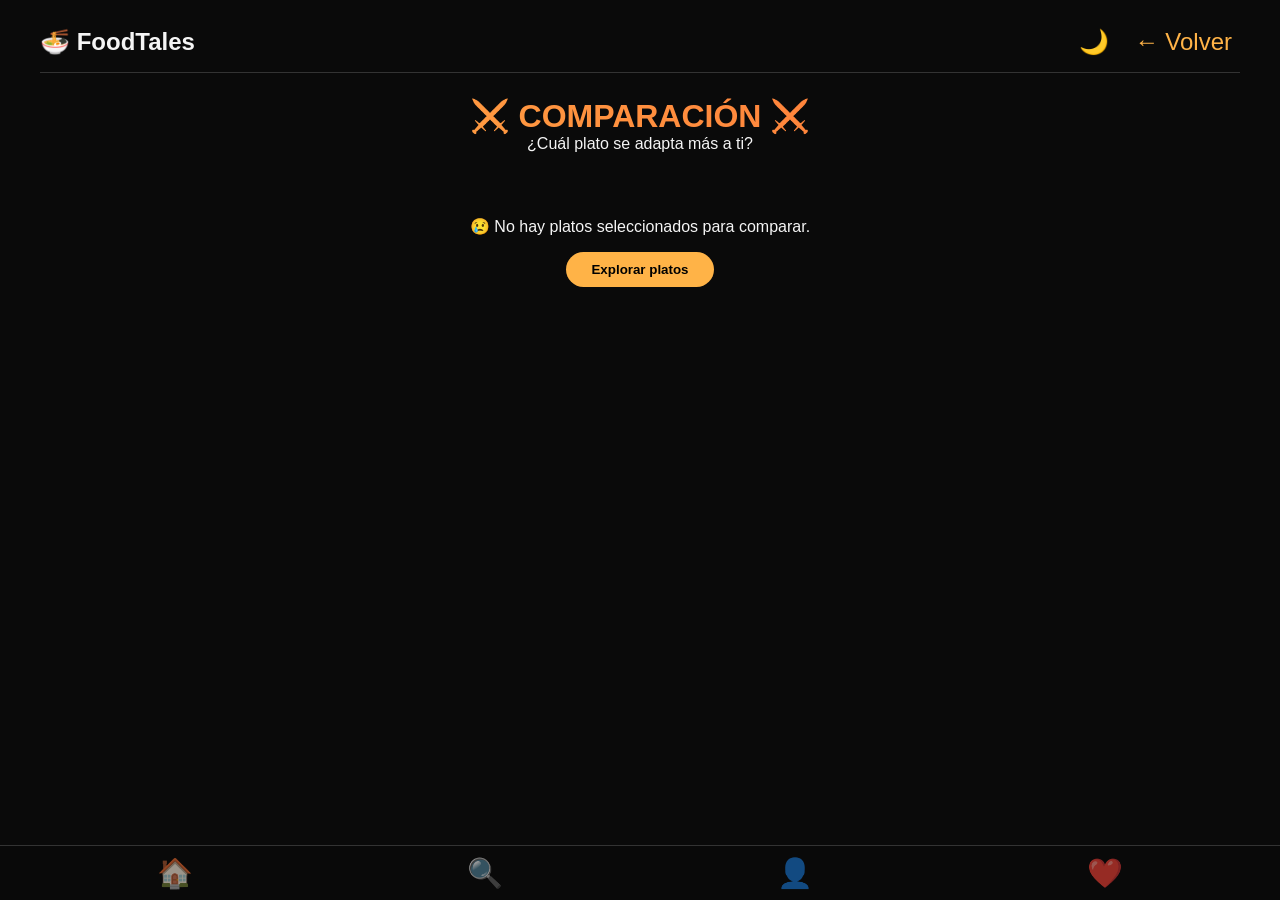
==== pages/compare.html @ a62c6e66 "Archivos de drive incluidos y organizados" ====
<!DOCTYPE html>
<html lang="es">
<head>
    <meta charset="UTF-8">
    <meta name="viewport" content="width=device-width, initial-scale=1.0, user-scalable=yes">
    <title>FoodTales - Comparar platos</title>
    <link rel="stylesheet" href="../css/compare.css">
</head>
<body class="dark">
    <div class="container">
        <div class="header">
            <div class="logo">
                <h1>🍜 FoodTales</h1>
            </div>
            <div class="action-buttons">
                <button class="theme-toggle" id="themeToggle">🌙</button>
                <button class="back-btn" id="backBtn">← Volver</button>
            </div>
        </div>

        <div class="vs-header">
            <div class="vs-title">⚔️ COMPARACIÓN ⚔️</div>
            <p>¿Cuál plato se adapta más a ti?</p>
        </div>

        <div id="compareContent">
            <div style="text-align: center; padding: 3rem;">Cargando...</div>
        </div>
    </div>

    <div class="bottom-nav">
        <button class="nav-item" data-page="home">🏠</button>
        <button class="nav-item" data-page="search">🔍</button>
        <button class="nav-item" data-page="profile">👤</button>
        <button class="nav-item" data-page="favorites">❤️</button>
    </div>

    <script src="../js/data.js"></script>
    <script>
        // ----- TEMA OSCURO/CLARO -----
        const themeToggle = document.getElementById('themeToggle');
        const body = document.body;
        
        function loadTheme() {
            const savedTheme = localStorage.getItem('foodtales_theme');
            if (savedTheme === 'light') {
                body.classList.remove('dark');
                body.classList.add('light');
                themeToggle.textContent = '☀️';
            } else {
                body.classList.remove('light');
                body.classList.add('dark');
                themeToggle.textContent = '🌙';
            }
        }
        
        themeToggle.addEventListener('click', () => {
            if (body.classList.contains('dark')) {
                body.classList.remove('dark');
                body.classList.add('light');
                localStorage.setItem('foodtales_theme', 'light');
                themeToggle.textContent = '☀️';
            } else {
                body.classList.remove('light');
                body.classList.add('dark');
                localStorage.setItem('foodtales_theme', 'dark');
                themeToggle.textContent = '🌙';
            }
        });
        
        loadTheme();
        
        // ----- OBTENER IDs DE LA URL -----
        function getQueryParam(param) {
            const urlParams = new URLSearchParams(window.location.search);
            return urlParams.get(param);
        }
        
        let id1 = getQueryParam('id1');
        let id2 = getQueryParam('id2');
        
        // Si no vienen en URL, intentar desde localStorage (para cuando viene desde detail)
        if (!id1 || !id2) {
            const tempCompare = localStorage.getItem('foodtales_temp_compare');
            if (tempCompare && !id1) {
                id1 = tempCompare;
                localStorage.removeItem('foodtales_temp_compare');
            }
        }
        
        const platosData = getPlatos();
        
        function determinarGanador(platoA, platoB, categoria) {
            switch(categoria) {
                case 'precio':
                    return platoA.precio < platoB.precio ? platoA : platoB;
                case 'distancia':
                    return platoA.distancia < platoB.distancia ? platoA : platoB;
                case 'estrellas':
                    return platoA.estrellas > platoB.estrellas ? platoA : platoB;
                case 'tiempo':
                    return platoA.tiempoPreparacion < platoB.tiempoPreparacion ? platoA : platoB;
                default:
                    return null;
            }
        }
        
        function renderComparacion(plato1, plato2) {
            const ganadorPrecio = determinarGanador(plato1, plato2, 'precio');
            const ganadorDistancia = determinarGanador(plato1, plato2, 'distancia');
            const ganadorEstrellas = determinarGanador(plato1, plato2, 'estrellas');
            const ganadorTiempo = determinarGanador(plato1, plato2, 'tiempo');
            
            const html = `
                <div class="compare-grid">
                    <!-- Plato 1 -->
                    <div class="dish-card">
                        <img class="dish-img" src="${plato1.imagen}" alt="${plato1.nombre}" onerror="this.src='https://placehold.co/400x200?text=${plato1.nombre}'">
                        <div class="dish-info">
                            <div class="dish-name">${plato1.nombre}</div>
                            <div class="dish-restaurant">🏠 ${plato1.restaurante}</div>
                            
                            <div class="compare-table">
                                <div class="compare-row">
                                    <span class="compare-label">💰 Precio</span>
                                    <span>$${plato1.precio.toLocaleString()} ${plato1.moneda} ${ganadorPrecio?.id === plato1.id ? '<span class="winner-badge">🏆 más económico</span>' : ''}</span>
                                </div>
                                <div class="compare-row">
                                    <span class="compare-label">📏 Distancia</span>
                                    <span>${plato1.distancia} km (${plato1.tiempoCaminando} min) ${ganadorDistancia?.id === plato1.id ? '<span class="winner-badge">🏆 más cerca</span>' : ''}</span>
                                </div>
                                <div class="compare-row">
                                    <span class="compare-label">⭐ Calificación</span>
                                    <span>${'⭐'.repeat(Math.floor(plato1.estrellas))} ${plato1.estrellas} ${ganadorEstrellas?.id === plato1.id ? '<span class="winner-badge">🏆 mejor puntuado</span>' : ''}</span>
                                </div>
                                <div class="compare-row">
                                    <span class="compare-label">⏱️ Tiempo preparación</span>
                                    <span>${plato1.tiempoPreparacion} min ${ganadorTiempo?.id === plato1.id ? '<span class="winner-badge">🏆 más rápido</span>' : ''}</span>
                                </div>
                                <div class="compare-row">
                                    <span class="compare-label">🧂 Sabor</span>
                                    <span>${plato1.sabor <= 3 ? 'Salado' : plato1.sabor >= 7 ? 'Dulce' : 'Equilibrado'}</span>
                                </div>
                                <div class="compare-row">
                                    <span class="compare-label">🕒 Horario</span>
                                    <span>${plato1.horarios}</span>
                                </div>
                            </div>
                            
                            <button class="btn-view" onclick="verDetalle('${plato1.id}')">Ver detalle →</button>
                        </div>
                    </div>
                    
                    <div class="vs-center">
                        <div>VS</div>
                    </div>
                    
                    <!-- Plato 2 -->
                    <div class="dish-card">
                        <img class="dish-img" src="${plato2.imagen}" alt="${plato2.nombre}" onerror="this.src='https://placehold.co/400x200?text=${plato2.nombre}'">
                        <div class="dish-info">
                            <div class="dish-name">${plato2.nombre}</div>
                            <div class="dish-restaurant">🏠 ${plato2.restaurante}</div>
                            
                            <div class="compare-table">
                                <div class="compare-row">
                                    <span class="compare-label">💰 Precio</span>
                                    <span>$${plato2.precio.toLocaleString()} ${plato2.moneda} ${ganadorPrecio?.id === plato2.id ? '<span class="winner-badge">🏆 más económico</span>' : ''}</span>
                                </div>
                                <div class="compare-row">
                                    <span class="compare-label">📏 Distancia</span>
                                    <span>${plato2.distancia} km (${plato2.tiempoCaminando} min) ${ganadorDistancia?.id === plato2.id ? '<span class="winner-badge">🏆 más cerca</span>' : ''}</span>
                                </div>
                                <div class="compare-row">
                                    <span class="compare-label">⭐ Calificación</span>
                                    <span>${'⭐'.repeat(Math.floor(plato2.estrellas))} ${plato2.estrellas} ${ganadorEstrellas?.id === plato2.id ? '<span class="winner-badge">🏆 mejor puntuado</span>' : ''}</span>
                                </div>
                                <div class="compare-row">
                                    <span class="compare-label">⏱️ Tiempo preparación</span>
                                    <span>${plato2.tiempoPreparacion} min ${ganadorTiempo?.id === plato2.id ? '<span class="winner-badge">🏆 más rápido</span>' : ''}</span>
                                </div>
                                <div class="compare-row">
                                    <span class="compare-label">🧂 Sabor</span>
                                    <span>${plato2.sabor <= 3 ? 'Salado' : plato2.sabor >= 7 ? 'Dulce' : 'Equilibrado'}</span>
                                </div>
                                <div class="compare-row">
                                    <span class="compare-label">🕒 Horario</span>
                                    <span>${plato2.horarios}</span>
                                </div>
                            </div>
                            
                            <button class="btn-view" onclick="verDetalle('${plato2.id}')">Ver detalle →</button>
                        </div>
                    </div>
                </div>
                
                <div style="text-align: center; margin-top: 2rem; padding: 1rem; background: rgba(255,180,71,0.1); border-radius: 20px;">
                    <strong>📊 Resumen:</strong> 
                    ${ganadorPrecio?.nombre} es más económico · 
                    ${ganadorDistancia?.nombre} está más cerca · 
                    ${ganadorEstrellas?.nombre} tiene mejor calificación · 
                    ${ganadorTiempo?.nombre} se prepara más rápido
                </div>
            `;
            
            document.getElementById('compareContent').innerHTML = html;
        }
        
        function verDetalle(id) {
            window.location.href = `dish-detail.html?id=${id}`;
        }
        
        // Cargar comparación
        if (id1 && id2) {
            const plato1 = platosData.find(p => p.id === id1);
            const plato2 = platosData.find(p => p.id === id2);
            
            if (plato1 && plato2) {
                renderComparacion(plato1, plato2);
            } else {
                document.getElementById('compareContent').innerHTML = `
                    <div class="no-compare">
                        <p>❌ No se encontraron uno o ambos platos para comparar.</p>
                        <button class="btn-primary" onclick="window.location.href='home.html'">Volver al home</button>
                    </div>
                `;
            }
        } else {
            document.getElementById('compareContent').innerHTML = `
                <div class="no-compare">
                    <p>😢 No hay platos seleccionados para comparar.</p>
                    <button class="btn-primary" onclick="window.location.href='home.html'">Explorar platos</button>
                </div>
            `;
        }
        
        // ----- NAVEGACIÓN -----
        document.getElementById('backBtn').addEventListener('click', () => {
            window.location.href = 'home.html';
        });
        
        document.querySelectorAll('.nav-item').forEach(btn => {
            btn.addEventListener('click', (e) => {
                const page = btn.getAttribute('data-page');
                if (page === 'profile') window.location.href = 'perfil.html';
                else if (page === 'home') window.location.href = 'home.html';
                else if (page === 'favorites') window.location.href = 'favorites.html';
                else if (page === 'search') alert('Próximamente: Búsqueda avanzada');
            });
        });
    </script>
</body>
</html>
---- css/compare.css ----
/* Styles extracted from pages/compare.html */
* {
    margin: 0;
    padding: 0;
    box-sizing: border-box;
    transition: background-color 0.3s ease, color 0.3s ease;
}

body {
    font-family: 'Segoe UI', Roboto, Helvetica, Arial, sans-serif;
    min-height: 100vh;
    padding: 20px;
    padding-bottom: 80px;
}

body.dark {
    background-color: #0a0a0a;
    color: #f5f5f5;
}

body.light {
    background-color: #f5f5f0;
    color: #1a1a1a;
}

.container {
    max-width: 1200px;
    margin: 0 auto;
}

/* Header */
.header {
    display: flex;
    justify-content: space-between;
    align-items: center;
    margin-bottom: 1.5rem;
    flex-wrap: wrap;
    padding-bottom: 0.5rem;
    border-bottom: 1px solid;
}

body.dark .header {
    border-bottom-color: #333;
}

body.light .header {
    border-bottom-color: #ddd;
}

.logo h1 {
    font-size: 1.5rem;
}

.back-btn, .theme-toggle {
    background: none;
    border: none;
    font-size: 1.5rem;
    cursor: pointer;
    padding: 8px;
    border-radius: 50%;
}

body.dark .back-btn, body.dark .theme-toggle {
    color: #ffb347;
}

body.light .back-btn, body.light .theme-toggle {
    color: #e07c1f;
}

.action-buttons {
    display: flex;
    gap: 10px;
}

/* VS título */
.vs-header {
    text-align: center;
    margin: 1rem 0;
}

.vs-title {
    font-size: 2rem;
    font-weight: bold;
    background: linear-gradient(45deg, #ffb347, #ff6b35);
    -webkit-background-clip: text;
    background-clip: text;
    color: transparent;
}

/* Grid de comparación */
.compare-grid {
    display: grid;
    grid-template-columns: 1fr auto 1fr;
    gap: 1rem;
}

.dish-card {
    border-radius: 24px;
    overflow: hidden;
}

body.dark .dish-card {
    background: #1a1a1a;
    border: 1px solid #333;
}

body.light .dish-card {
    background: white;
    border: 1px solid #ddd;
    box-shadow: 0 4px 12px rgba(0,0,0,0.1);
}

.dish-img {
    width: 100%;
    height: 200px;
    object-fit: cover;
}

.dish-info {
    padding: 1rem;
}

.dish-name {
    font-size: 1.4rem;
    font-weight: bold;
    margin-bottom: 0.3rem;
}

.dish-restaurant {
    font-size: 0.85rem;
    opacity: 0.7;
    margin-bottom: 1rem;
}

.compare-table {
    width: 100%;
    margin-top: 1rem;
}

.compare-row {
    padding: 12px 0;
    border-top: 1px solid;
    display: flex;
    justify-content: space-between;
}

body.dark .compare-row {
    border-top-color: #333;
}

body.light .compare-row {
    border-top-color: #eee;
}

.compare-label {
    font-weight: bold;
    font-size: 0.85rem;
}

.winner-badge {
    background-color: #ffb347;
    color: #1e1e1e;
    font-size: 0.7rem;
    padding: 2px 8px;
    border-radius: 20px;
    margin-left: 8px;
    font-weight: bold;
}

.vs-center {
    display: flex;
    align-items: center;
    justify-content: center;
    font-size: 2.5rem;
    font-weight: bold;
    color: #ffb347;
}

.btn-view {
    background-color: #ffb347;
    border: none;
    padding: 10px;
    border-radius: 30px;
    cursor: pointer;
    font-weight: bold;
    width: 100%;
    margin-top: 1rem;
    font-family: inherit;
}

.btn-view:hover {
    background-color: #ffa01e;
    transform: scale(1.02);
}

.no-compare {
    text-align: center;
    padding: 3rem;
}

.btn-primary {
    background-color: #ffb347;
    border: none;
    padding: 10px 25px;
    border-radius: 30px;
    cursor: pointer;
    font-weight: bold;
    margin-top: 1rem;
}

/* Bottom nav */
.bottom-nav {
    position: fixed;
    bottom: 0;
    left: 0;
    right: 0;
    display: flex;
    justify-content: space-around;
    align-items: center;
    padding: 10px 20px;
    backdrop-filter: blur(10px);
    border-top: 1px solid;
    z-index: 90;
}

body.dark .bottom-nav {
    background-color: rgba(10, 10, 10, 0.95);
    border-top-color: #333;
}

body.light .bottom-nav {
    background-color: rgba(245, 245, 240, 0.95);
    border-top-color: #ddd;
}

.nav-item {
    font-size: 1.8rem;
    background: none;
    border: none;
    cursor: pointer;
    opacity: 0.6;
}

body.dark .nav-item {
    color: white;
}

body.light .nav-item {
    color: #1a1a1a;
}

.nav-item.active {
    opacity: 1;
    color: #ffb347;
}

@media (max-width: 700px) {
    .compare-grid {
        grid-template-columns: 1fr;
        gap: 2rem;
    }
    .vs-center {
        display: none;
    }
    .compare-grid {
        display: flex;
        flex-direction: column;
    }
}
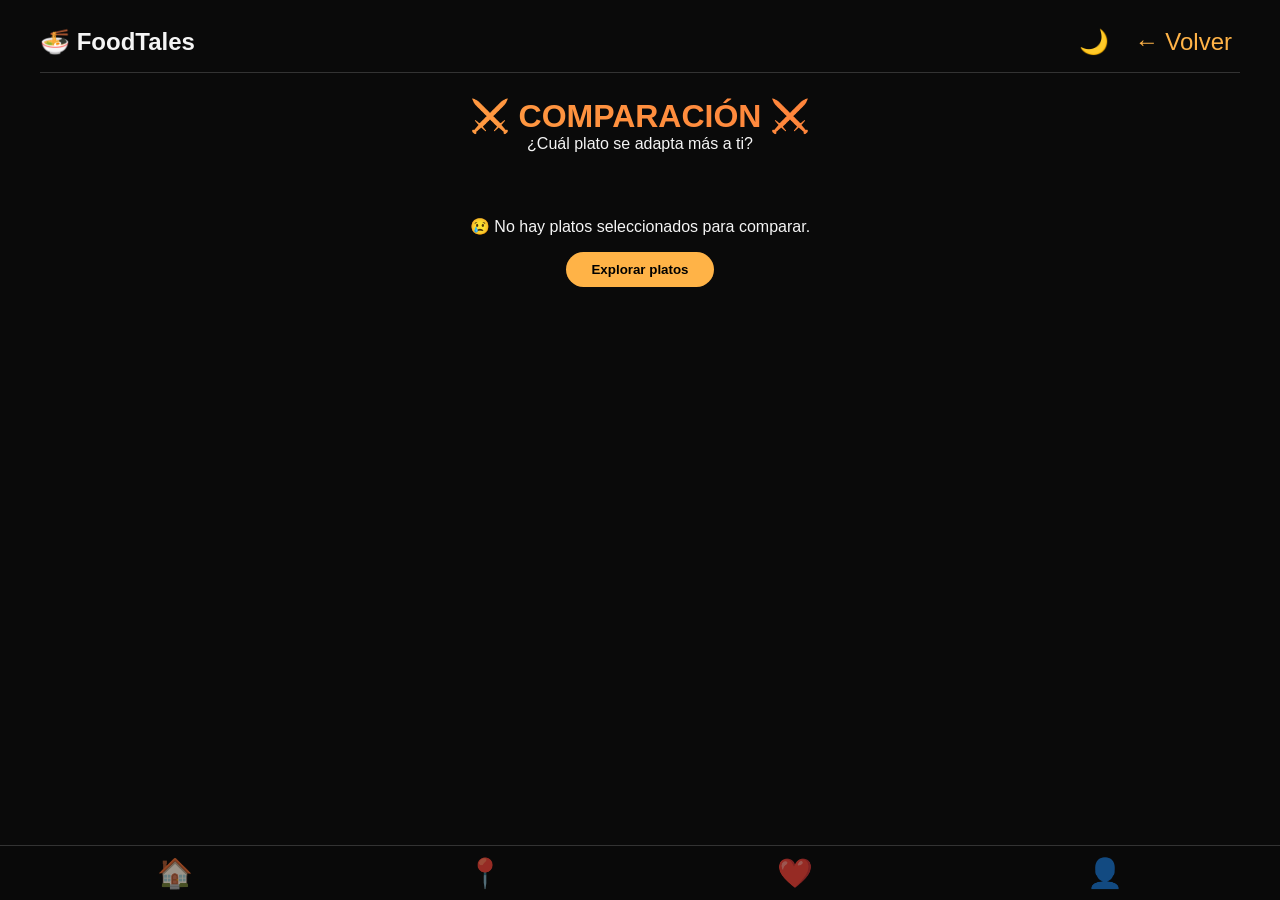
==== commit dae939b0: "Navegación inferior corregida / Mapa incluido en la navegación principal" ====
--- a/pages/compare.html
+++ b/pages/compare.html
@@ -30,9 +30,9 @@
 
     <div class="bottom-nav">
         <button class="nav-item" data-page="home">🏠</button>
-        <button class="nav-item" data-page="search">🔍</button>
+        <button class="nav-item" data-page="map">📍</button>
+        <button class="nav-item" data-page="favorites">❤️</button>
         <button class="nav-item" data-page="profile">👤</button>
-        <button class="nav-item" data-page="favorites">❤️</button>
     </div>
 
     <script src="../js/data.js"></script>
@@ -240,14 +240,14 @@
         });
         
         document.querySelectorAll('.nav-item').forEach(btn => {
-            btn.addEventListener('click', (e) => {
+            btn.addEventListener('click', () => {
                 const page = btn.getAttribute('data-page');
-                if (page === 'profile') window.location.href = 'perfil.html';
-                else if (page === 'home') window.location.href = 'home.html';
+                if (page === 'home') window.location.href = 'pag_inicial.html';
+                else if (page === 'map') window.location.href = 'map.html';
                 else if (page === 'favorites') window.location.href = 'favorites.html';
-                else if (page === 'search') alert('Próximamente: Búsqueda avanzada');
+                else if (page === 'profile') window.location.href = 'perfil.html';
             });
         });
     </script>
 </body>
-</html>+</html>
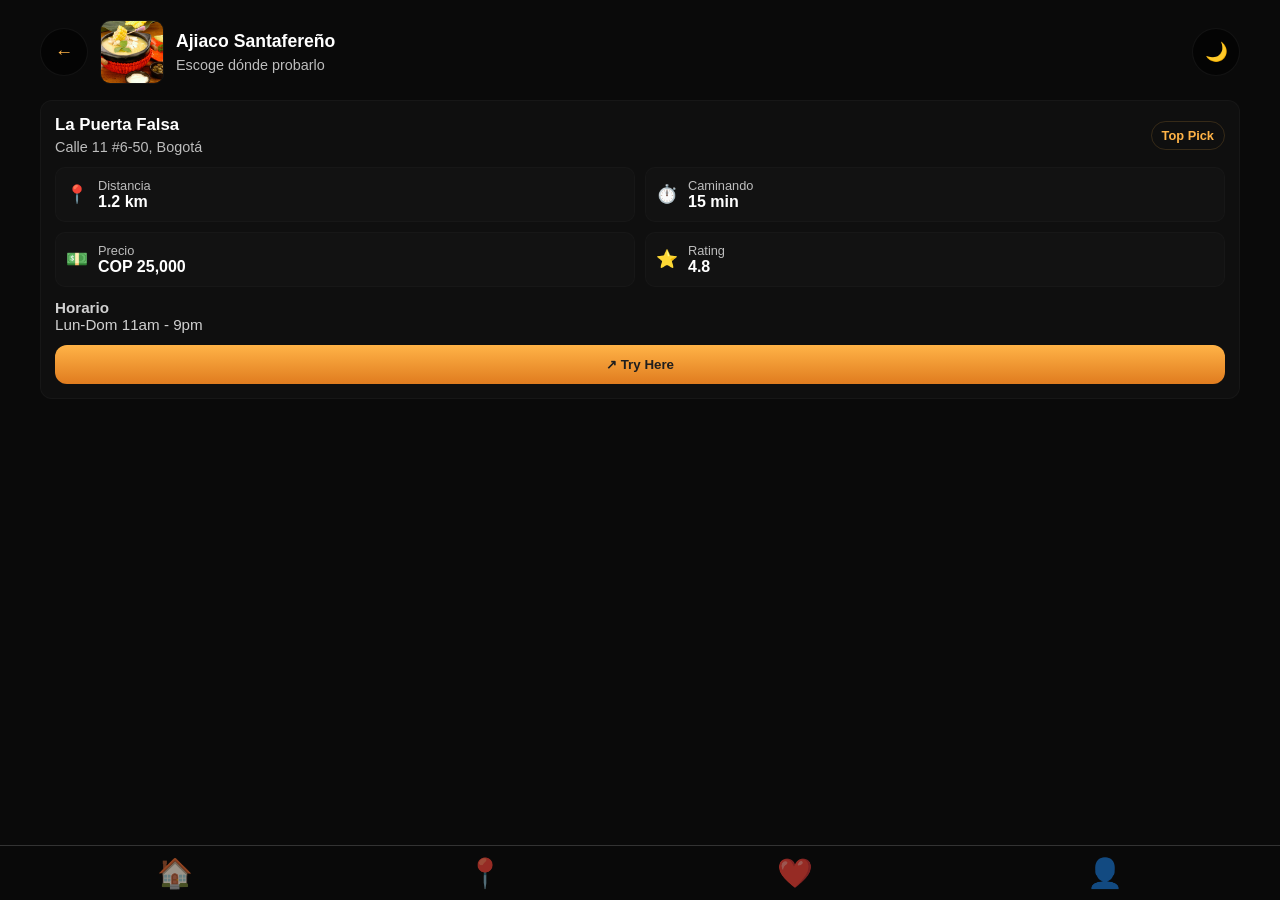
==== commit 56544933: "Ultimos cambios a dish_detail.html" ====
--- a/pages/compare.html
+++ b/pages/compare.html
@@ -8,19 +8,20 @@
 </head>
 <body class="dark">
     <div class="container">
-        <div class="header">
-            <div class="logo">
-                <h1>🍜 FoodTales</h1>
+        <div class="compare-top">
+            <div class="left">
+                <button class="btn-circle back-btn" id="backBtn" aria-label="Volver">←</button>
             </div>
-            <div class="action-buttons">
-                <button class="theme-toggle" id="themeToggle">🌙</button>
-                <button class="back-btn" id="backBtn">← Volver</button>
+            <div class="center">
+                <img class="compare-thumb" id="compareThumb" src="" alt="">
+                <div class="compare-title">
+                    <div class="dish-name" id="compareDishName">Plato</div>
+                    <div class="subtitle">Escoge dónde probarlo</div>
+                </div>
             </div>
-        </div>
-
-        <div class="vs-header">
-            <div class="vs-title">⚔️ COMPARACIÓN ⚔️</div>
-            <p>¿Cuál plato se adapta más a ti?</p>
+            <div class="right">
+                <button class="btn-circle" id="themeToggle">🌙</button>
+            </div>
         </div>
 
         <div id="compareContent">
@@ -37,208 +38,114 @@
 
     <script src="../js/data.js"></script>
     <script>
-        // ----- TEMA OSCURO/CLARO -----
-        const themeToggle = document.getElementById('themeToggle');
+    (async function(){
         const body = document.body;
-        
+
         function loadTheme() {
             const savedTheme = localStorage.getItem('foodtales_theme');
             if (savedTheme === 'light') {
                 body.classList.remove('dark');
                 body.classList.add('light');
-                themeToggle.textContent = '☀️';
             } else {
                 body.classList.remove('light');
                 body.classList.add('dark');
-                themeToggle.textContent = '🌙';
             }
         }
-        
-        themeToggle.addEventListener('click', () => {
-            if (body.classList.contains('dark')) {
-                body.classList.remove('dark');
-                body.classList.add('light');
-                localStorage.setItem('foodtales_theme', 'light');
-                themeToggle.textContent = '☀️';
-            } else {
-                body.classList.remove('light');
-                body.classList.add('dark');
-                localStorage.setItem('foodtales_theme', 'dark');
-                themeToggle.textContent = '🌙';
-            }
-        });
-        
+
+        function initThemeToggle() {
+            const themeToggle = document.getElementById('themeToggle');
+            if (!themeToggle) return;
+            themeToggle.textContent = body.classList.contains('light') ? '☀️' : '🌙';
+            themeToggle.addEventListener('click', () => {
+                if (body.classList.contains('dark')) {
+                    body.classList.remove('dark');
+                    body.classList.add('light');
+                    localStorage.setItem('foodtales_theme', 'light');
+                    themeToggle.textContent = '☀️';
+                } else {
+                    body.classList.remove('light');
+                    body.classList.add('dark');
+                    localStorage.setItem('foodtales_theme', 'dark');
+                    themeToggle.textContent = '🌙';
+                }
+            });
+        }
+
         loadTheme();
-        
-        // ----- OBTENER IDs DE LA URL -----
+
         function getQueryParam(param) {
             const urlParams = new URLSearchParams(window.location.search);
             return urlParams.get(param);
         }
-        
-        let id1 = getQueryParam('id1');
-        let id2 = getQueryParam('id2');
-        
-        // Si no vienen en URL, intentar desde localStorage (para cuando viene desde detail)
-        if (!id1 || !id2) {
-            const tempCompare = localStorage.getItem('foodtales_temp_compare');
-            if (tempCompare && !id1) {
-                id1 = tempCompare;
-                localStorage.removeItem('foodtales_temp_compare');
-            }
+
+        const dishId = getQueryParam('dish');
+        const platosData = await window.loadPlatos();
+        let plato = (platosData || []).find(p => p.id === dishId);
+        if (!plato) plato = (platosData && platosData.length) ? platosData[0] : null;
+
+        if (!plato) {
+            document.getElementById('compareContent').innerHTML = `<div class="no-compare"><p>😢 No hay datos disponibles.</p></div>`;
+            return;
         }
-        
-        const platosData = getPlatos();
-        
-        function determinarGanador(platoA, platoB, categoria) {
-            switch(categoria) {
-                case 'precio':
-                    return platoA.precio < platoB.precio ? platoA : platoB;
-                case 'distancia':
-                    return platoA.distancia < platoB.distancia ? platoA : platoB;
-                case 'estrellas':
-                    return platoA.estrellas > platoB.estrellas ? platoA : platoB;
-                case 'tiempo':
-                    return platoA.tiempoPreparacion < platoB.tiempoPreparacion ? platoA : platoB;
-                default:
-                    return null;
-            }
-        }
-        
-        function renderComparacion(plato1, plato2) {
-            const ganadorPrecio = determinarGanador(plato1, plato2, 'precio');
-            const ganadorDistancia = determinarGanador(plato1, plato2, 'distancia');
-            const ganadorEstrellas = determinarGanador(plato1, plato2, 'estrellas');
-            const ganadorTiempo = determinarGanador(plato1, plato2, 'tiempo');
-            
-            const html = `
-                <div class="compare-grid">
-                    <!-- Plato 1 -->
-                    <div class="dish-card">
-                        <img class="dish-img" src="${plato1.imagen}" alt="${plato1.nombre}" onerror="this.src='https://placehold.co/400x200?text=${plato1.nombre}'">
-                        <div class="dish-info">
-                            <div class="dish-name">${plato1.nombre}</div>
-                            <div class="dish-restaurant">🏠 ${plato1.restaurante}</div>
-                            
-                            <div class="compare-table">
-                                <div class="compare-row">
-                                    <span class="compare-label">💰 Precio</span>
-                                    <span>$${plato1.precio.toLocaleString()} ${plato1.moneda} ${ganadorPrecio?.id === plato1.id ? '<span class="winner-badge">🏆 más económico</span>' : ''}</span>
-                                </div>
-                                <div class="compare-row">
-                                    <span class="compare-label">📏 Distancia</span>
-                                    <span>${plato1.distancia} km (${plato1.tiempoCaminando} min) ${ganadorDistancia?.id === plato1.id ? '<span class="winner-badge">🏆 más cerca</span>' : ''}</span>
-                                </div>
-                                <div class="compare-row">
-                                    <span class="compare-label">⭐ Calificación</span>
-                                    <span>${'⭐'.repeat(Math.floor(plato1.estrellas))} ${plato1.estrellas} ${ganadorEstrellas?.id === plato1.id ? '<span class="winner-badge">🏆 mejor puntuado</span>' : ''}</span>
-                                </div>
-                                <div class="compare-row">
-                                    <span class="compare-label">⏱️ Tiempo preparación</span>
-                                    <span>${plato1.tiempoPreparacion} min ${ganadorTiempo?.id === plato1.id ? '<span class="winner-badge">🏆 más rápido</span>' : ''}</span>
-                                </div>
-                                <div class="compare-row">
-                                    <span class="compare-label">🧂 Sabor</span>
-                                    <span>${plato1.sabor <= 3 ? 'Salado' : plato1.sabor >= 7 ? 'Dulce' : 'Equilibrado'}</span>
-                                </div>
-                                <div class="compare-row">
-                                    <span class="compare-label">🕒 Horario</span>
-                                    <span>${plato1.horarios}</span>
-                                </div>
+
+        // Header
+        document.getElementById('compareDishName').textContent = plato.nombre;
+        const thumb = document.getElementById('compareThumb');
+        thumb.src = plato.imagen;
+        thumb.alt = plato.nombre;
+
+        function renderRestaurantCard(plato) {
+            return `
+                <div class="restaurant-list">
+                    <div class="restaurant-card top-pick">
+                        <div class="restaurant-header">
+                            <div>
+                                <div class="restaurant-name">${plato.restaurante}</div>
+                                <div class="restaurant-address">${plato.direccion}</div>
                             </div>
-                            
-                            <button class="btn-view" onclick="verDetalle('${plato1.id}')">Ver detalle →</button>
+                            <div class="badge">Top Pick</div>
                         </div>
+
+                        <div class="info-grid-2x2">
+                            <div class="info-box">
+                                <div class="info-icon">📍</div>
+                                <div class="info-meta"><div class="info-label">Distancia</div><div class="info-value">${plato.distancia} km</div></div>
+                            </div>
+                            <div class="info-box">
+                                <div class="info-icon">⏱️</div>
+                                <div class="info-meta"><div class="info-label">Caminando</div><div class="info-value">${plato.tiempoCaminando} min</div></div>
+                            </div>
+                            <div class="info-box">
+                                <div class="info-icon">💵</div>
+                                <div class="info-meta"><div class="info-label">Precio</div><div class="info-value">${plato.moneda || ''} ${plato.precio.toLocaleString()}</div></div>
+                            </div>
+                            <div class="info-box">
+                                <div class="info-icon">⭐</div>
+                                <div class="info-meta"><div class="info-label">Rating</div><div class="info-value">${plato.estrellas}</div></div>
+                            </div>
+                        </div>
+
+                        <div class="schedule"><strong>Horario</strong><div>${plato.horarios}</div></div>
+
+                        <button class="btn-try" id="tryHereBtn">↗ Try Here</button>
                     </div>
-                    
-                    <div class="vs-center">
-                        <div>VS</div>
-                    </div>
-                    
-                    <!-- Plato 2 -->
-                    <div class="dish-card">
-                        <img class="dish-img" src="${plato2.imagen}" alt="${plato2.nombre}" onerror="this.src='https://placehold.co/400x200?text=${plato2.nombre}'">
-                        <div class="dish-info">
-                            <div class="dish-name">${plato2.nombre}</div>
-                            <div class="dish-restaurant">🏠 ${plato2.restaurante}</div>
-                            
-                            <div class="compare-table">
-                                <div class="compare-row">
-                                    <span class="compare-label">💰 Precio</span>
-                                    <span>$${plato2.precio.toLocaleString()} ${plato2.moneda} ${ganadorPrecio?.id === plato2.id ? '<span class="winner-badge">🏆 más económico</span>' : ''}</span>
-                                </div>
-                                <div class="compare-row">
-                                    <span class="compare-label">📏 Distancia</span>
-                                    <span>${plato2.distancia} km (${plato2.tiempoCaminando} min) ${ganadorDistancia?.id === plato2.id ? '<span class="winner-badge">🏆 más cerca</span>' : ''}</span>
-                                </div>
-                                <div class="compare-row">
-                                    <span class="compare-label">⭐ Calificación</span>
-                                    <span>${'⭐'.repeat(Math.floor(plato2.estrellas))} ${plato2.estrellas} ${ganadorEstrellas?.id === plato2.id ? '<span class="winner-badge">🏆 mejor puntuado</span>' : ''}</span>
-                                </div>
-                                <div class="compare-row">
-                                    <span class="compare-label">⏱️ Tiempo preparación</span>
-                                    <span>${plato2.tiempoPreparacion} min ${ganadorTiempo?.id === plato2.id ? '<span class="winner-badge">🏆 más rápido</span>' : ''}</span>
-                                </div>
-                                <div class="compare-row">
-                                    <span class="compare-label">🧂 Sabor</span>
-                                    <span>${plato2.sabor <= 3 ? 'Salado' : plato2.sabor >= 7 ? 'Dulce' : 'Equilibrado'}</span>
-                                </div>
-                                <div class="compare-row">
-                                    <span class="compare-label">🕒 Horario</span>
-                                    <span>${plato2.horarios}</span>
-                                </div>
-                            </div>
-                            
-                            <button class="btn-view" onclick="verDetalle('${plato2.id}')">Ver detalle →</button>
-                        </div>
-                    </div>
-                </div>
-                
-                <div style="text-align: center; margin-top: 2rem; padding: 1rem; background: rgba(255,180,71,0.1); border-radius: 20px;">
-                    <strong>📊 Resumen:</strong> 
-                    ${ganadorPrecio?.nombre} es más económico · 
-                    ${ganadorDistancia?.nombre} está más cerca · 
-                    ${ganadorEstrellas?.nombre} tiene mejor calificación · 
-                    ${ganadorTiempo?.nombre} se prepara más rápido
-                </div>
-            `;
-            
-            document.getElementById('compareContent').innerHTML = html;
-        }
-        
-        function verDetalle(id) {
-            window.location.href = `dish-detail.html?id=${id}`;
-        }
-        
-        // Cargar comparación
-        if (id1 && id2) {
-            const plato1 = platosData.find(p => p.id === id1);
-            const plato2 = platosData.find(p => p.id === id2);
-            
-            if (plato1 && plato2) {
-                renderComparacion(plato1, plato2);
-            } else {
-                document.getElementById('compareContent').innerHTML = `
-                    <div class="no-compare">
-                        <p>❌ No se encontraron uno o ambos platos para comparar.</p>
-                        <button class="btn-primary" onclick="window.location.href='home.html'">Volver al home</button>
-                    </div>
-                `;
-            }
-        } else {
-            document.getElementById('compareContent').innerHTML = `
-                <div class="no-compare">
-                    <p>😢 No hay platos seleccionados para comparar.</p>
-                    <button class="btn-primary" onclick="window.location.href='home.html'">Explorar platos</button>
                 </div>
             `;
         }
-        
-        // ----- NAVEGACIÓN -----
+
+        document.getElementById('compareContent').innerHTML = renderRestaurantCard(plato);
+
+        document.getElementById('tryHereBtn')?.addEventListener('click', () => {
+            const url = `https://www.google.com/maps/dir/?api=1&destination=${plato.lat},${plato.lng}`;
+            window.open(url, '_blank');
+        });
+
         document.getElementById('backBtn').addEventListener('click', () => {
-            window.location.href = 'home.html';
+            window.history.back();
         });
-        
+
+        initThemeToggle();
+
         document.querySelectorAll('.nav-item').forEach(btn => {
             btn.addEventListener('click', () => {
                 const page = btn.getAttribute('data-page');
@@ -248,6 +155,7 @@
                 else if (page === 'profile') window.location.href = 'perfil.html';
             });
         });
+    })();
     </script>
 </body>
 </html>
--- a/css/compare.css
+++ b/css/compare.css
@@ -268,3 +268,53 @@
         flex-direction: column;
     }
 }
+
+/* New premium dark header and restaurant card styles */
+.compare-top {
+    display: flex;
+    align-items: center;
+    gap: 12px;
+    margin-bottom: 16px;
+}
+.compare-top .left { flex: 0 0 auto; }
+.compare-top .center { display:flex; align-items:center; gap:12px; flex:1; }
+.compare-thumb { width:64px; height:64px; border-radius:10px; object-fit:cover; border:1px solid rgba(255,255,255,0.04); }
+.compare-title .dish-name { font-size:1.1rem; font-weight:900; color:#fff; }
+.compare-title .subtitle { color:#bdbdbd; font-size:0.9rem; margin-top:4px; }
+
+.btn-circle {
+    background: rgba(0,0,0,0.55);
+    color: #fff;
+    border: 1px solid rgba(255,255,255,0.06);
+    width: 48px;
+    height: 48px;
+    border-radius: 50%;
+    display: inline-flex;
+    align-items: center;
+    justify-content: center;
+    cursor: pointer;
+    font-size: 1.15rem;
+}
+
+.restaurant-list { display:block; }
+.restaurant-card { background:#0f0f0f; border:1px solid rgba(255,255,255,0.03); border-radius:12px; padding:14px; margin-bottom:14px; }
+.restaurant-header { display:flex; justify-content:space-between; align-items:center; gap:12px; }
+.restaurant-name { font-weight:900; color:#fff; font-size:1.05rem; }
+.restaurant-address { color:#bdbdbd; font-size:0.9rem; margin-top:4px; }
+.badge { color:#ffb347; border:1px solid rgba(255,179,71,0.16); padding:6px 10px; border-radius:999px; font-weight:800; font-size:0.8rem; }
+
+.info-grid-2x2 { display:grid; grid-template-columns: repeat(2, 1fr); gap:10px; margin-top:12px; }
+.info-box { background:#121212; border-radius:10px; padding:10px; display:flex; align-items:center; gap:10px; border:1px solid rgba(255,255,255,0.02); }
+.info-icon { font-size:1.1rem; color:#ffb347; }
+.info-meta { display:flex; flex-direction:column; }
+.info-label { color:#bdbdbd; font-size:0.8rem; }
+.info-value { color:#fff; font-weight:800; }
+
+.schedule { margin-top:12px; color:#d0d0d0; font-size:0.95rem; }
+.btn-try { margin-top:12px; width:100%; padding:12px; border-radius:12px; border:none; background: linear-gradient(180deg,#ffb347,#e07c1f); color:#1e1e1e; font-weight:900; cursor:pointer; }
+.btn-try:active { transform: translateY(1px); }
+
+@media (max-width:700px) {
+    .compare-top { padding: 6px 0; }
+    .compare-thumb { width:56px; height:56px; }
+}
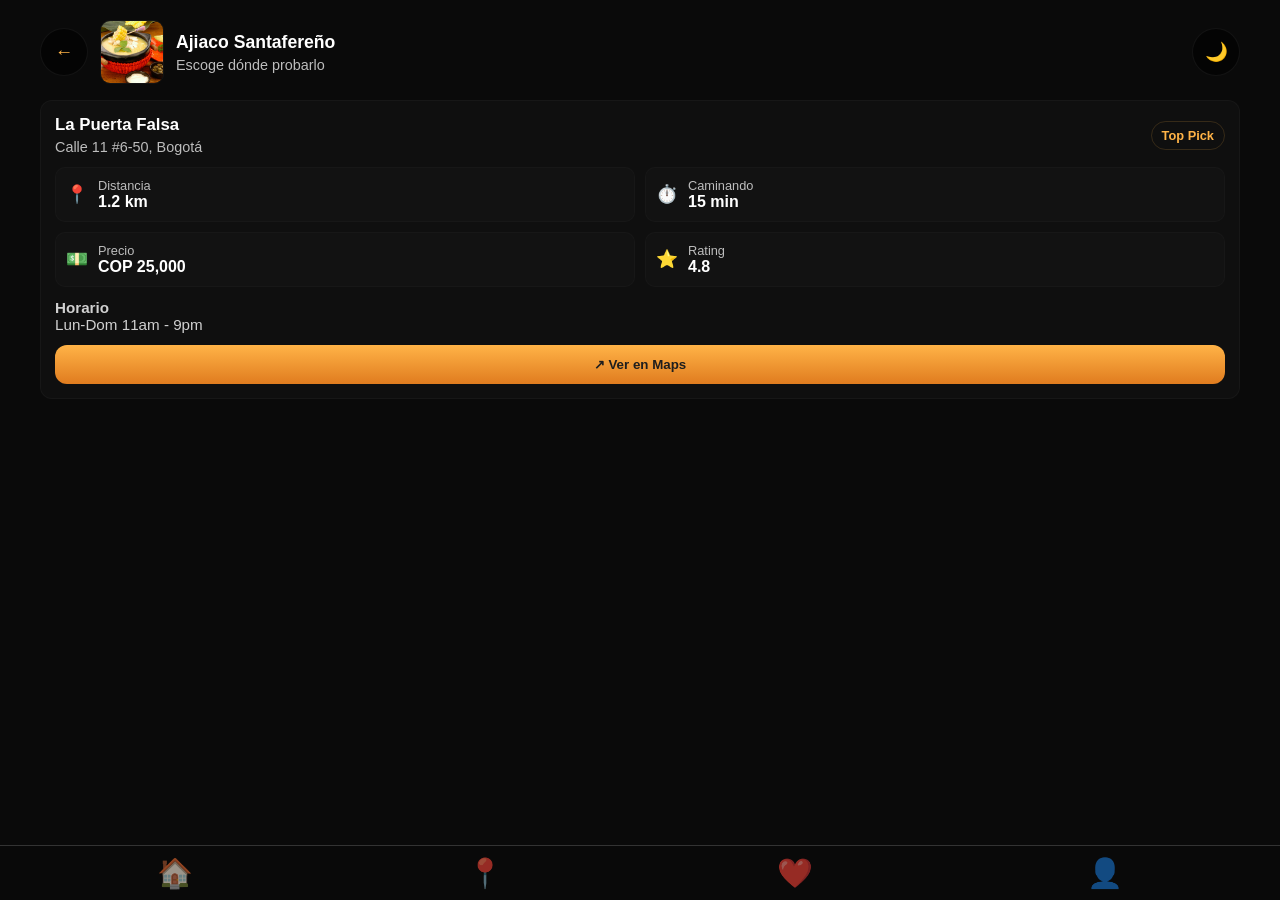
==== commit cfce5962: "App FoodTales Final" ====
--- a/pages/compare.html
+++ b/pages/compare.html
@@ -12,6 +12,7 @@
             <div class="left">
                 <button class="btn-circle back-btn" id="backBtn" aria-label="Volver">←</button>
             </div>
+
             <div class="center">
                 <img class="compare-thumb" id="compareThumb" src="" alt="">
                 <div class="compare-title">
@@ -19,12 +20,13 @@
                     <div class="subtitle">Escoge dónde probarlo</div>
                 </div>
             </div>
+
             <div class="right">
                 <button class="btn-circle" id="themeToggle">🌙</button>
             </div>
         </div>
 
-        <div id="compareContent">
+        <div id="compareContent" class="compare-content theme-applied">
             <div style="text-align: center; padding: 3rem;">Cargando...</div>
         </div>
     </div>
@@ -37,12 +39,15 @@
     </div>
 
     <script src="../js/data.js"></script>
+    <script src="../js/i18n.js"></script>
+
     <script>
-    (async function(){
+    (async function () {
         const body = document.body;
 
         function loadTheme() {
             const savedTheme = localStorage.getItem('foodtales_theme');
+
             if (savedTheme === 'light') {
                 body.classList.remove('dark');
                 body.classList.add('light');
@@ -50,24 +55,33 @@
                 body.classList.remove('light');
                 body.classList.add('dark');
             }
+
+            updateThemeIcon();
+        }
+
+        function updateThemeIcon() {
+            const themeToggle = document.getElementById('themeToggle');
+            if (!themeToggle) return;
+
+            themeToggle.textContent = body.classList.contains('light') ? '☀️' : '🌙';
         }
 
         function initThemeToggle() {
             const themeToggle = document.getElementById('themeToggle');
             if (!themeToggle) return;
-            themeToggle.textContent = body.classList.contains('light') ? '☀️' : '🌙';
+
             themeToggle.addEventListener('click', () => {
                 if (body.classList.contains('dark')) {
                     body.classList.remove('dark');
                     body.classList.add('light');
                     localStorage.setItem('foodtales_theme', 'light');
-                    themeToggle.textContent = '☀️';
                 } else {
                     body.classList.remove('light');
                     body.classList.add('dark');
                     localStorage.setItem('foodtales_theme', 'dark');
-                    themeToggle.textContent = '🌙';
                 }
+
+                updateThemeIcon();
             });
         }
 
@@ -80,16 +94,24 @@
 
         const dishId = getQueryParam('dish');
         const platosData = await window.loadPlatos();
+
         let plato = (platosData || []).find(p => p.id === dishId);
-        if (!plato) plato = (platosData && platosData.length) ? platosData[0] : null;
 
         if (!plato) {
-            document.getElementById('compareContent').innerHTML = `<div class="no-compare"><p>😢 No hay datos disponibles.</p></div>`;
+            plato = (platosData && platosData.length) ? platosData[0] : null;
+        }
+
+        if (!plato) {
+            document.getElementById('compareContent').innerHTML = `
+                <div class="no-compare">
+                    <p>😢 No hay datos disponibles.</p>
+                </div>
+            `;
             return;
         }
 
-        // Header
         document.getElementById('compareDishName').textContent = plato.nombre;
+
         const thumb = document.getElementById('compareThumb');
         thumb.src = plato.imagen;
         thumb.alt = plato.nombre;
@@ -109,31 +131,53 @@
                         <div class="info-grid-2x2">
                             <div class="info-box">
                                 <div class="info-icon">📍</div>
-                                <div class="info-meta"><div class="info-label">Distancia</div><div class="info-value">${plato.distancia} km</div></div>
-                            </div>
+                                <div class="info-meta">
+                                    <div class="info-label">Distancia</div>
+                                    <div class="info-value">${plato.distancia} km</div>
+                                </div>
+                            </div>
+
                             <div class="info-box">
                                 <div class="info-icon">⏱️</div>
-                                <div class="info-meta"><div class="info-label">Caminando</div><div class="info-value">${plato.tiempoCaminando} min</div></div>
-                            </div>
+                                <div class="info-meta">
+                                    <div class="info-label">Caminando</div>
+                                    <div class="info-value">${plato.tiempoCaminando} min</div>
+                                </div>
+                            </div>
+
                             <div class="info-box">
                                 <div class="info-icon">💵</div>
-                                <div class="info-meta"><div class="info-label">Precio</div><div class="info-value">${plato.moneda || ''} ${plato.precio.toLocaleString()}</div></div>
-                            </div>
+                                <div class="info-meta">
+                                    <div class="info-label">Precio</div>
+                                    <div class="info-value">${plato.moneda || ''} ${Number(plato.precio).toLocaleString()}</div>
+                                </div>
+                            </div>
+
                             <div class="info-box">
                                 <div class="info-icon">⭐</div>
-                                <div class="info-meta"><div class="info-label">Rating</div><div class="info-value">${plato.estrellas}</div></div>
+                                <div class="info-meta">
+                                    <div class="info-label">Rating</div>
+                                    <div class="info-value">${plato.estrellas}</div>
+                                </div>
                             </div>
                         </div>
 
-                        <div class="schedule"><strong>Horario</strong><div>${plato.horarios}</div></div>
-
-                        <button class="btn-try" id="tryHereBtn">↗ Try Here</button>
+                        <div class="schedule">
+                            <strong>Horario</strong>
+                            <div>${plato.horarios}</div>
+                        </div>
+
+                        <button class="btn-try" id="tryHereBtn">↗ Ver en Maps</button>
                     </div>
                 </div>
             `;
         }
 
         document.getElementById('compareContent').innerHTML = renderRestaurantCard(plato);
+
+        if (window.i18n && window.i18n.applyLanguage) {
+            window.i18n.applyLanguage();
+        }
 
         document.getElementById('tryHereBtn')?.addEventListener('click', () => {
             const url = `https://www.google.com/maps/dir/?api=1&destination=${plato.lat},${plato.lng}`;
@@ -149,13 +193,19 @@
         document.querySelectorAll('.nav-item').forEach(btn => {
             btn.addEventListener('click', () => {
                 const page = btn.getAttribute('data-page');
-                if (page === 'home') window.location.href = 'pag_inicial.html';
-                else if (page === 'map') window.location.href = 'map.html';
-                else if (page === 'favorites') window.location.href = 'favorites.html';
-                else if (page === 'profile') window.location.href = 'perfil.html';
+
+                if (page === 'home') {
+                    window.location.href = 'home.html';
+                } else if (page === 'map') {
+                    window.location.href = 'map.html';
+                } else if (page === 'favorites') {
+                    window.location.href = 'favorites.html';
+                } else if (page === 'profile') {
+                    window.location.href = 'profile.html';
+                }
             });
         });
     })();
     </script>
 </body>
-</html>
+</html>
--- a/css/compare.css
+++ b/css/compare.css
@@ -121,10 +121,12 @@
     padding: 1rem;
 }
 
-.dish-name {
-    font-size: 1.4rem;
-    font-weight: bold;
-    margin-bottom: 0.3rem;
+body.dark .dish-name {
+    color: #ffffff;
+}
+
+body.light .dish-name {
+    color: #111111;
 }
 
 .dish-restaurant {
@@ -318,3 +320,24 @@
     .compare-top { padding: 6px 0; }
     .compare-thumb { width:56px; height:56px; }
 }
+
+
+body.light .restaurant-card,
+body.light .info-box,
+body.light .schedule {
+    background: #f4f4f4;
+    color: #111;
+    border-color: rgba(0, 0, 0, 0.12);
+}
+
+body.light .restaurant-name,
+body.light .info-value,
+body.light .schedule strong {
+    color: #111;
+}
+
+body.light .restaurant-address,
+body.light .info-label,
+body.light .schedule div {
+    color: #555;
+}
